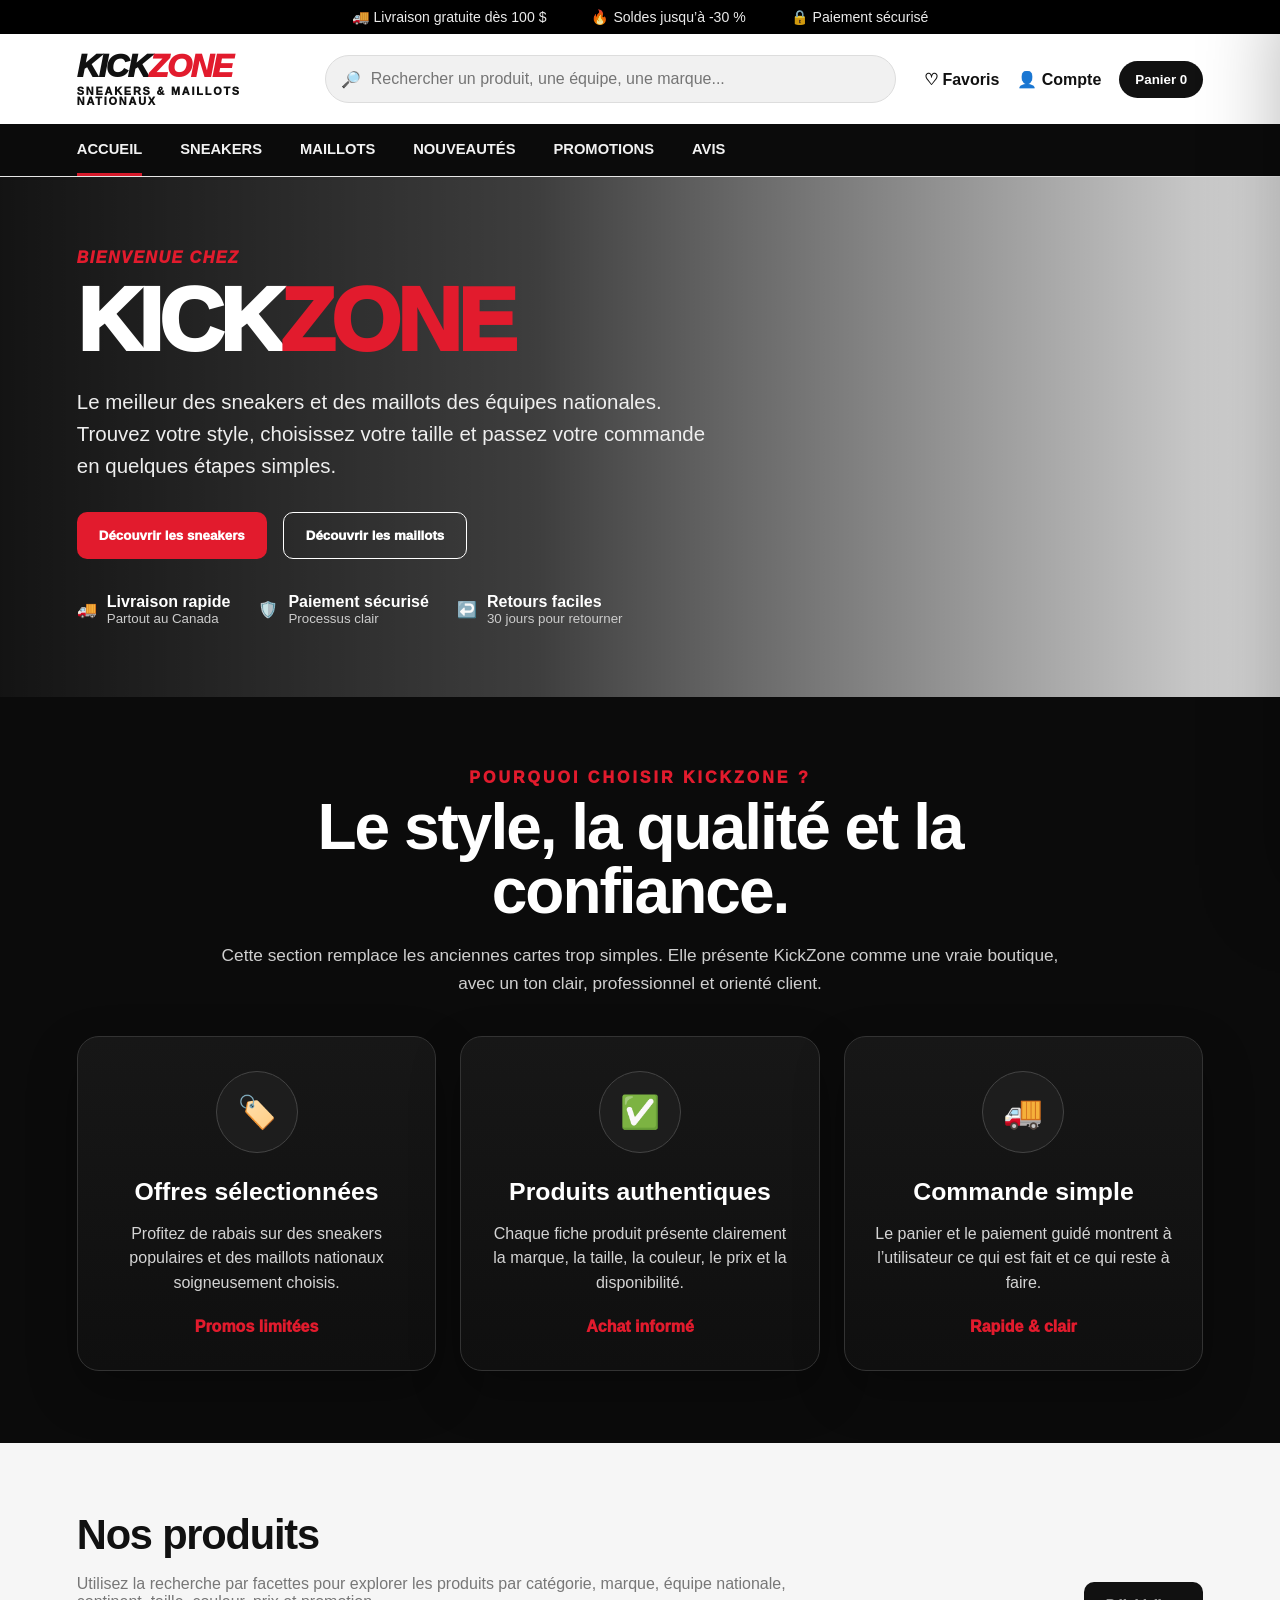
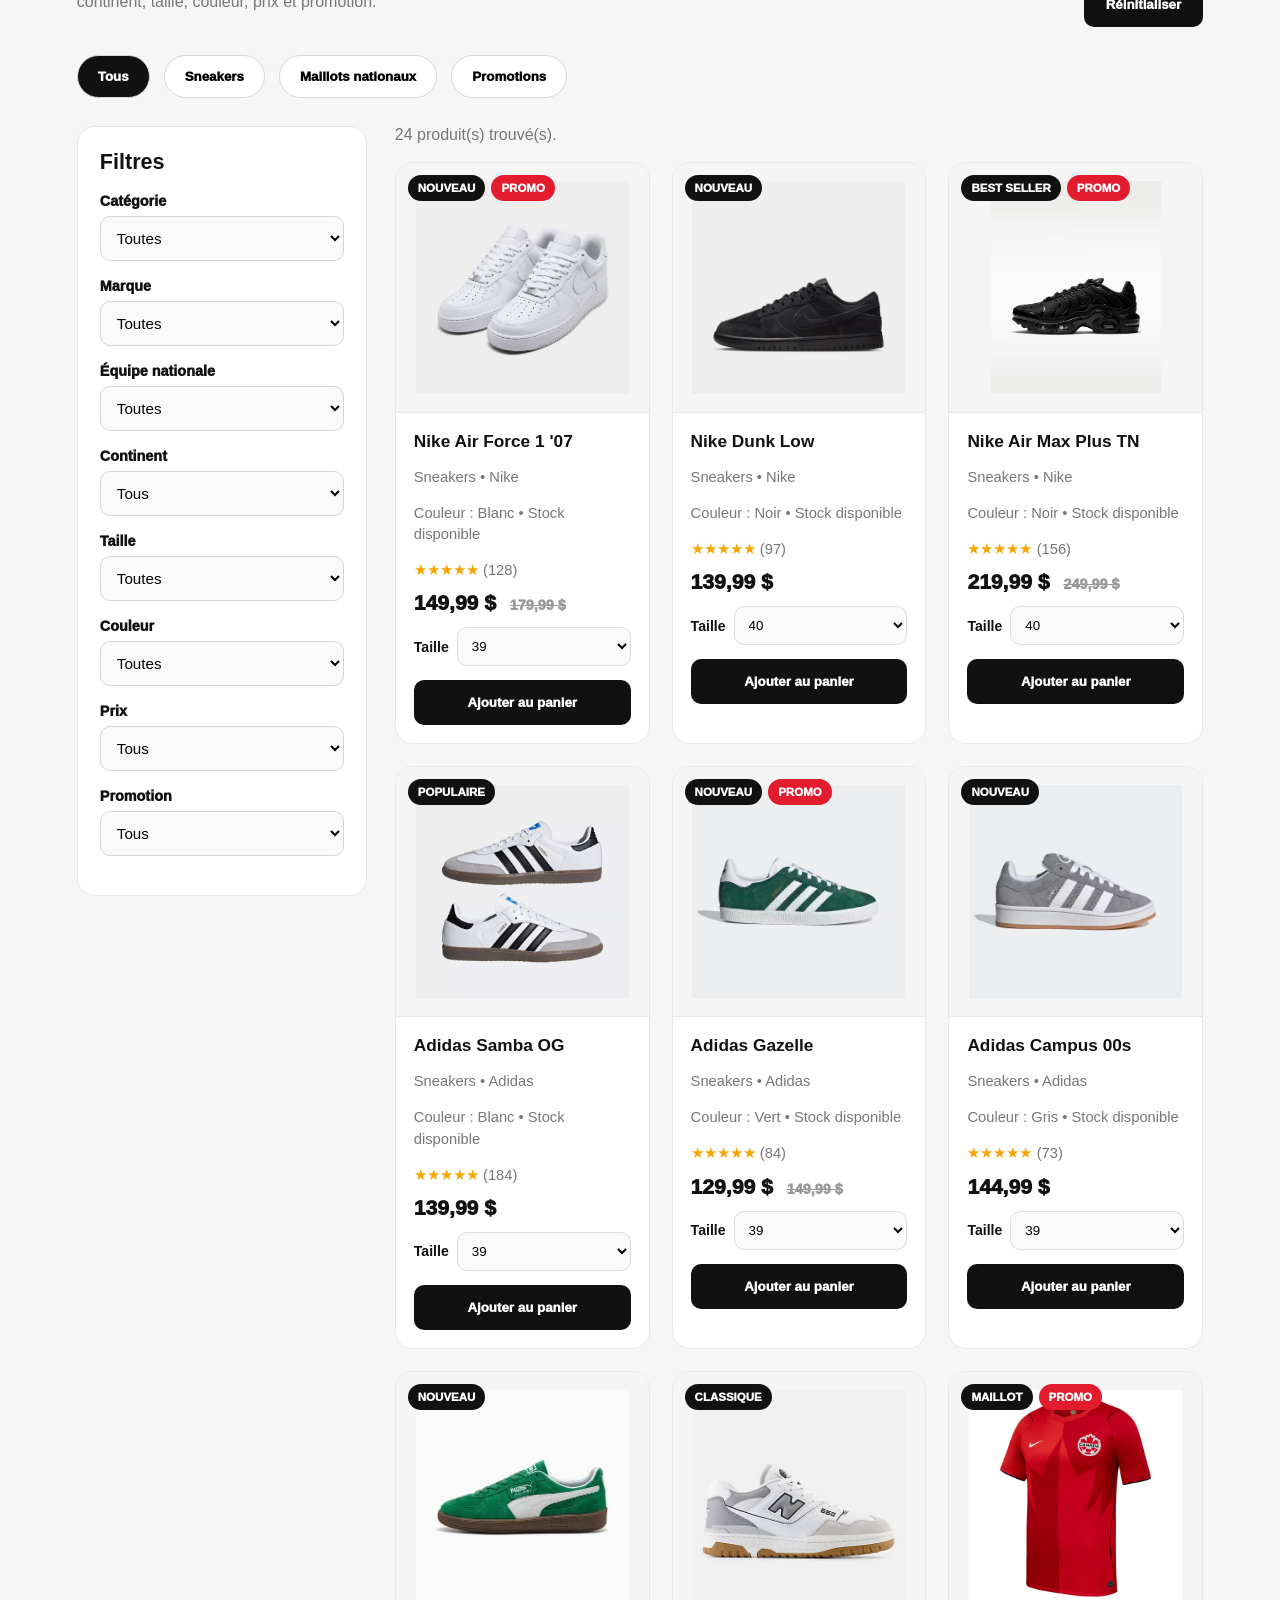
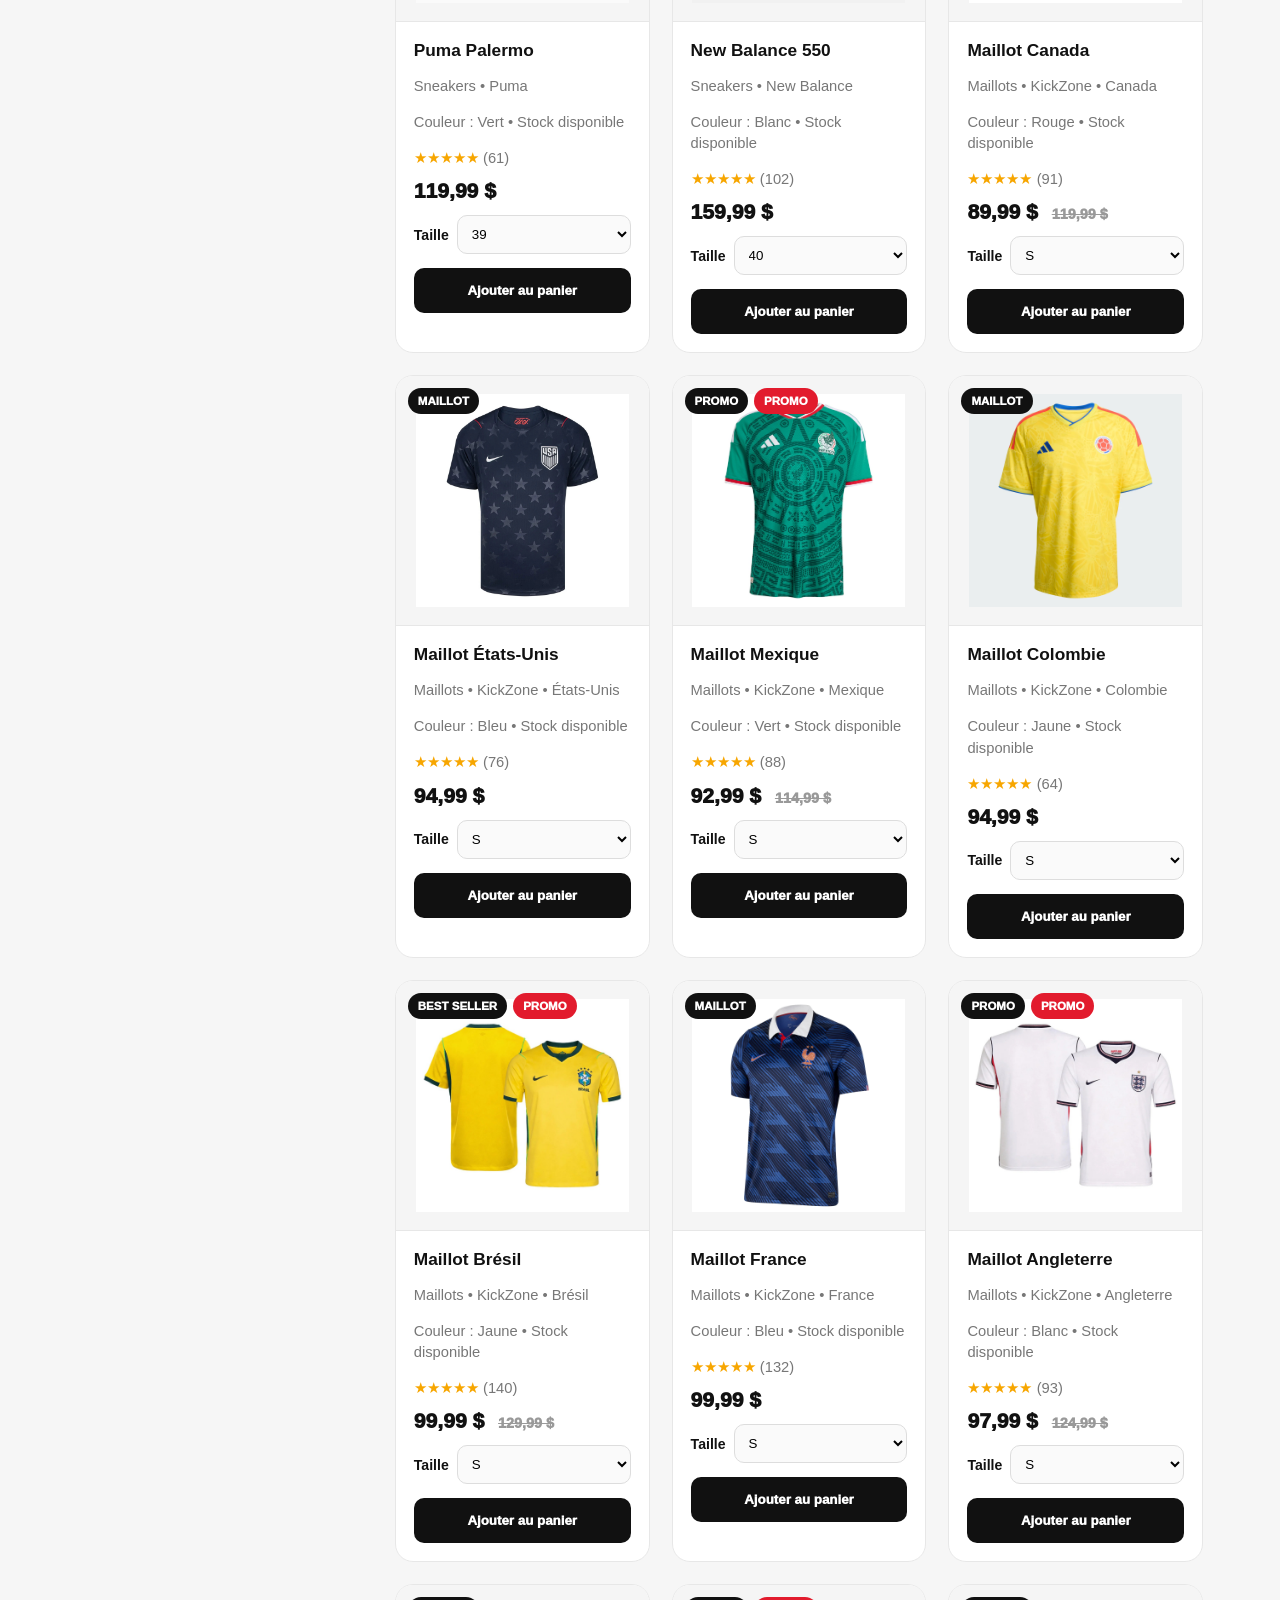
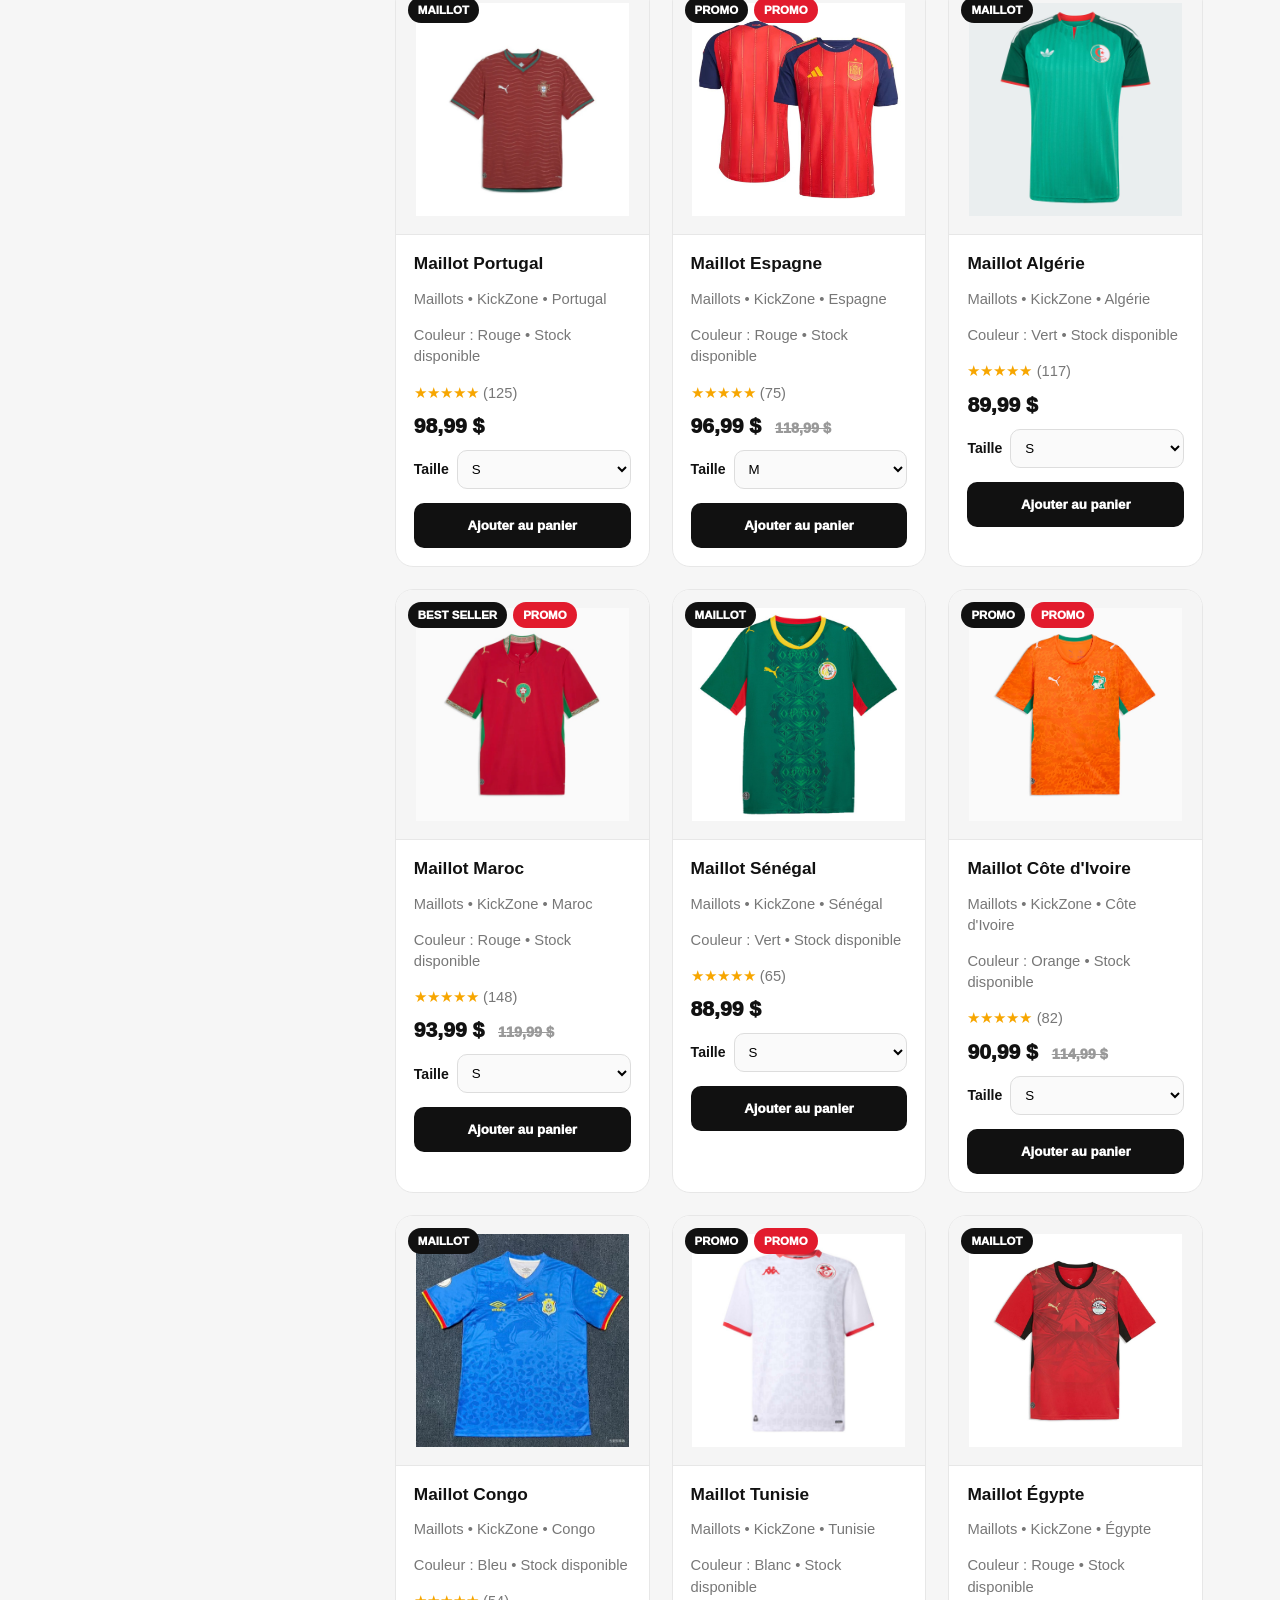
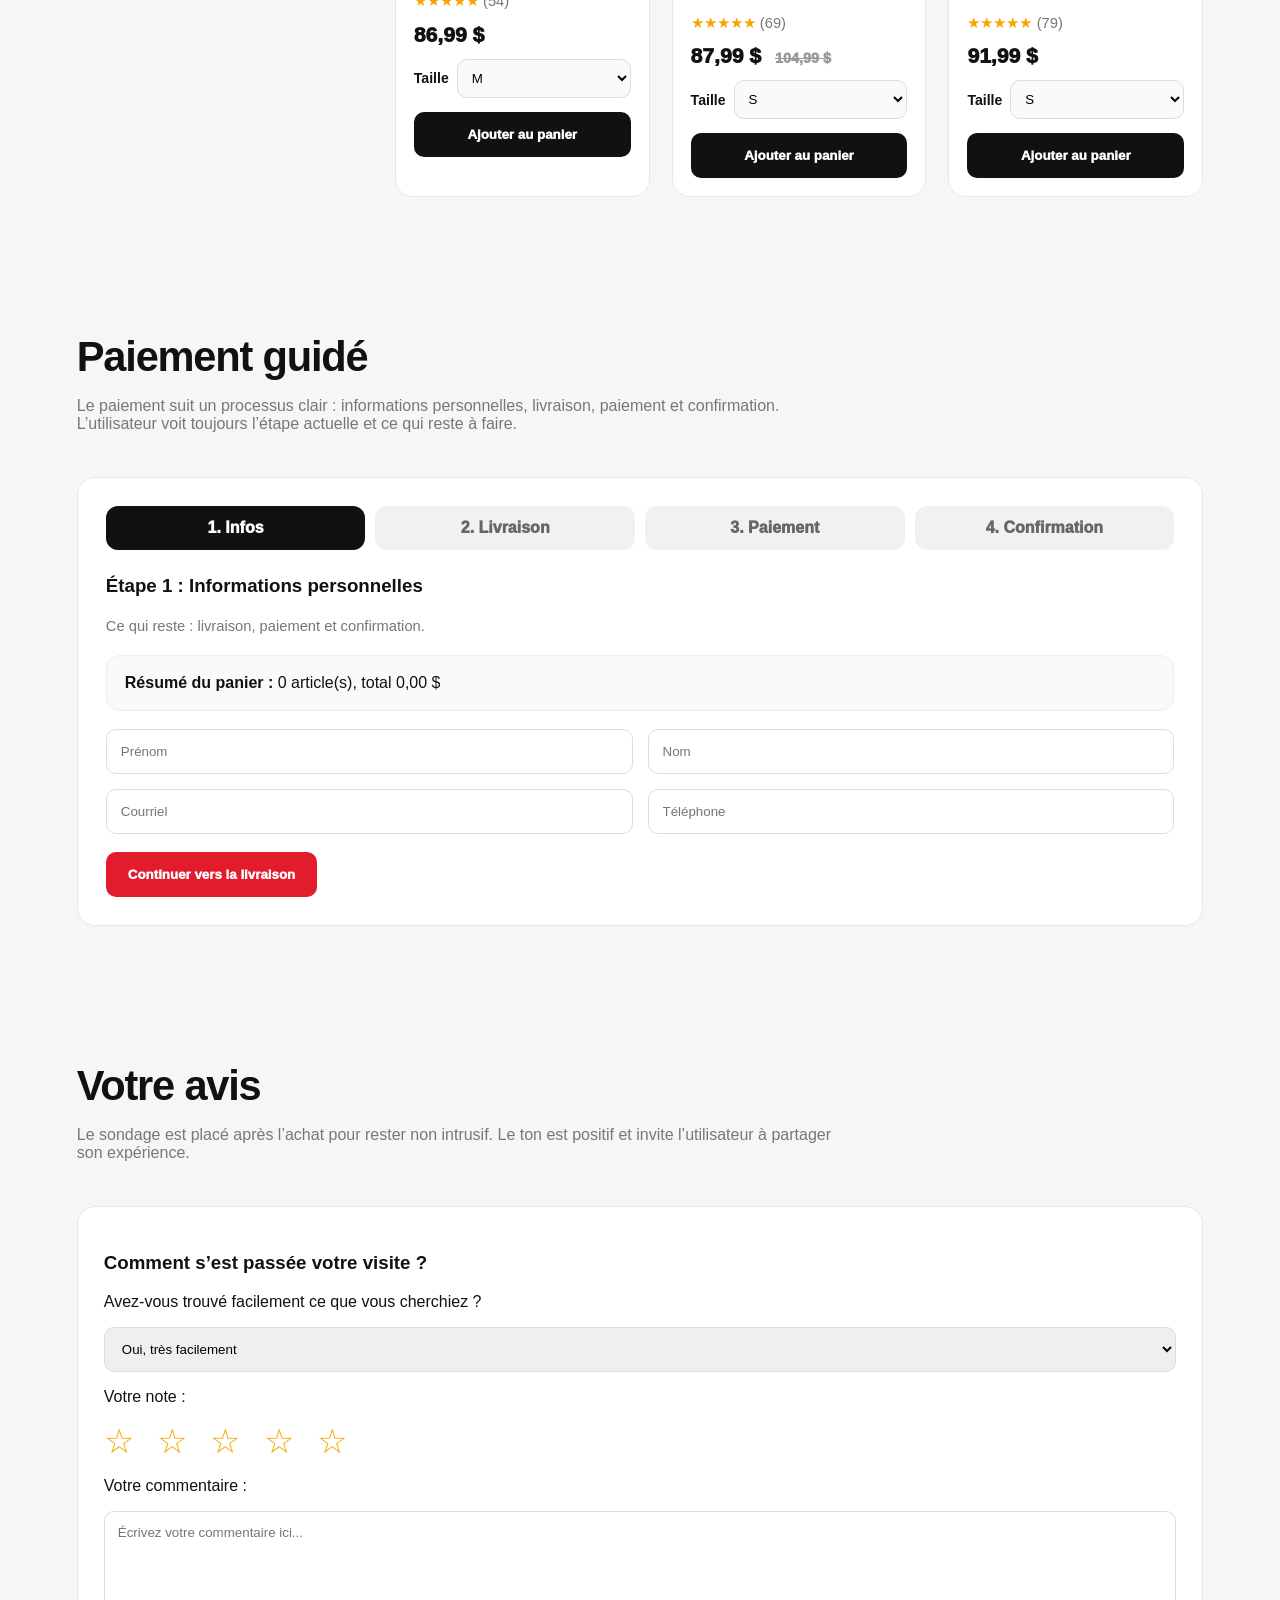
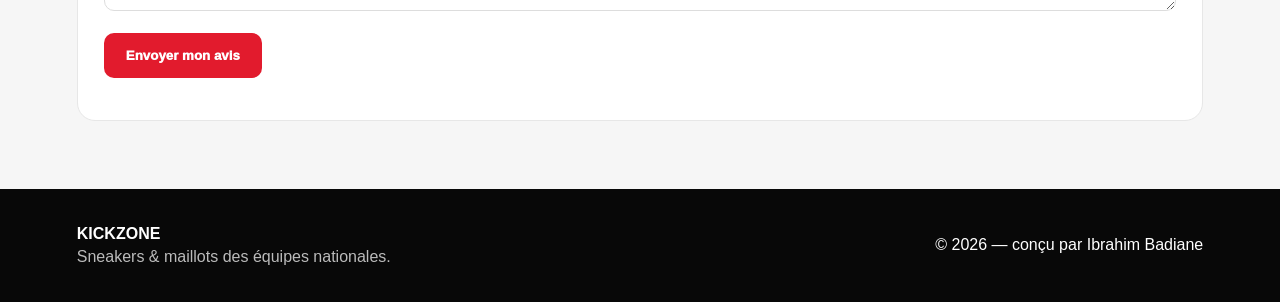
==== design3.html @ 00c11aac "Premier commit" ====
<!DOCTYPE html>
<html lang="fr">
<head>
<meta charset="UTF-8">
<meta name="viewport" content="width=device-width, initial-scale=1.0">
<title>KickZone — Sneakers & Maillots Nationaux</title>

<style>
:root{
  --black:#070707;
  --dark:#111111;
  --panel:#181818;
  --white:#ffffff;
  --soft:#f5f5f5;
  --muted:#777777;
  --line:#e7e7e7;
  --red:#e21b2d;
  --red-dark:#b91322;
  --green:#00a65a;
  --gold:#f6b800;
}

*{box-sizing:border-box}

html{scroll-behavior:smooth}

body{
  margin:0;
  font-family:Arial, Helvetica, sans-serif;
  background:#f6f6f6;
  color:#111;
}

button,select,input,textarea{
  font-family:inherit;
}

button{cursor:pointer}

a{
  color:inherit;
  text-decoration:none;
}

/* TOP BAR */
.top-strip{
  background:#000;
  color:#fff;
  display:flex;
  justify-content:center;
  gap:45px;
  padding:9px 20px;
  font-size:.88rem;
  flex-wrap:wrap;
}

.top-strip span{
  opacity:.92;
}

/* HEADER */
.header{
  background:#fff;
  border-bottom:1px solid var(--line);
  position:sticky;
  top:0;
  z-index:80;
}

.header-inner{
  padding:18px 6%;
  display:grid;
  grid-template-columns:220px 1fr auto;
  gap:28px;
  align-items:center;
}

.logo{
  font-size:2rem;
  font-weight:1000;
  letter-spacing:-1.5px;
  font-style:italic;
  line-height:.9;
}

.logo span{color:var(--red)}

.logo small{
  display:block;
  font-size:.68rem;
  letter-spacing:1.8px;
  font-style:normal;
  margin-top:6px;
}

.search-wrap{
  display:flex;
  align-items:center;
  background:#f1f1f1;
  border:1px solid #ddd;
  border-radius:999px;
  padding:0 15px;
}

.search-wrap input{
  background:transparent;
  border:0;
  width:100%;
  padding:14px 10px;
  outline:none;
  font-size:1rem;
}

.header-actions{
  display:flex;
  align-items:center;
  gap:18px;
  font-weight:800;
}

.icon-btn{
  background:#111;
  color:white;
  border:0;
  padding:11px 16px;
  border-radius:999px;
  font-weight:900;
}

/* NAV */
.nav-menu{
  background:#0b0b0b;
  color:white;
  padding:0 6%;
  display:flex;
  gap:38px;
  align-items:center;
  height:52px;
  font-weight:900;
  font-size:.92rem;
}

.nav-menu a{
  opacity:.95;
  height:52px;
  display:flex;
  align-items:center;
  border-bottom:3px solid transparent;
}

.nav-menu a:hover,
.nav-menu a.active{
  color:white;
  border-bottom-color:var(--red);
}

/* HERO */
.hero{
  min-height:520px;
  background:
    linear-gradient(90deg,rgba(0,0,0,.92) 0%,rgba(0,0,0,.75) 42%,rgba(0,0,0,.12) 100%),
    url("images/hero.jpg");
  background-size:cover;
  background-position:center;
  color:white;
  display:flex;
  align-items:center;
  padding:70px 6%;
}

.hero-content{
  max-width:650px;
}

.eyebrow{
  color:var(--red);
  font-weight:1000;
  font-style:italic;
  text-transform:uppercase;
  letter-spacing:1.5px;
  margin-bottom:12px;
}

.hero h1{
  font-size:clamp(3rem,7vw,6.4rem);
  margin:0;
  line-height:.92;
  letter-spacing:-4px;
  text-transform:uppercase;
  font-weight:1000;
}

.hero h1 span{color:var(--red)}

.hero p{
  font-size:1.28rem;
  line-height:1.55;
  color:#eeeeee;
  margin:25px 0 30px;
}

.hero-buttons{
  display:flex;
  gap:16px;
  flex-wrap:wrap;
}

.btn{
  border:0;
  padding:15px 22px;
  font-weight:1000;
  border-radius:10px;
  transition:.2s;
}

.btn:hover{transform:translateY(-2px)}

.btn-red{background:var(--red);color:white}
.btn-black{background:#111;color:white}
.btn-outline{background:transparent;color:white;border:1px solid white}
.btn-light{background:white;color:#111;border:1px solid #ddd}
.btn-green{background:var(--green);color:white}

.trust-row{
  display:flex;
  gap:28px;
  margin-top:34px;
  flex-wrap:wrap;
}

.trust{
  display:flex;
  gap:10px;
  align-items:center;
  font-weight:900;
}

.trust small{
  display:block;
  font-weight:400;
  color:#ccc;
}

/* FEATURE SECTION REPLACES UGLY CARDS */
.why{
  background:#0b0b0b;
  color:white;
  padding:72px 6%;
}

.why-head{
  text-align:center;
  max-width:850px;
  margin:0 auto 38px;
}

.why-head .mini{
  color:var(--red);
  font-weight:1000;
  letter-spacing:3px;
  text-transform:uppercase;
  margin-bottom:8px;
}

.why-head h2{
  font-size:clamp(2.1rem,5vw,4.3rem);
  margin:0;
  letter-spacing:-2px;
  line-height:1;
}

.why-head p{
  color:#cfcfcf;
  font-size:1.08rem;
  line-height:1.65;
}

.why-grid{
  display:grid;
  grid-template-columns:repeat(3,1fr);
  gap:24px;
}

.why-card{
  background:linear-gradient(180deg,#171717,#0f0f0f);
  border:1px solid #333;
  border-radius:22px;
  padding:34px 26px;
  min-height:260px;
  text-align:center;
  box-shadow:0 20px 50px rgba(0,0,0,.28);
}

.why-icon{
  width:82px;
  height:82px;
  border-radius:50%;
  margin:0 auto 25px;
  border:1px solid #444;
  display:grid;
  place-items:center;
  font-size:2rem;
  color:var(--red);
  background:#1d1d1d;
}

.why-card h3{
  font-size:1.55rem;
  margin:0 0 12px;
}

.why-card p{
  color:#d4d4d4;
  line-height:1.55;
}

.why-tag{
  margin-top:22px;
  color:var(--red);
  font-weight:1000;
}

/* CATALOG */
.section{
  padding:68px 6%;
}

.section-head{
  display:flex;
  justify-content:space-between;
  align-items:end;
  gap:25px;
  margin-bottom:28px;
}

.section-head h2{
  margin:0;
  font-size:2.6rem;
  letter-spacing:-1.2px;
}

.section-head p{
  color:var(--muted);
  max-width:760px;
}

.category-tabs{
  display:flex;
  gap:14px;
  flex-wrap:wrap;
  margin-bottom:28px;
}

.tab-btn{
  background:white;
  border:1px solid #d7d7d7;
  padding:13px 20px;
  border-radius:999px;
  font-weight:1000;
}

.tab-btn.active,
.tab-btn:hover{
  background:#111;
  color:white;
}

/* SHOP LAYOUT */
.shop-layout{
  display:grid;
  grid-template-columns:290px 1fr;
  gap:28px;
}

.filters{
  background:#fff;
  border:1px solid var(--line);
  border-radius:18px;
  padding:22px;
  height:max-content;
  position:sticky;
  top:125px;
}

.filters h3{
  margin:0 0 18px;
  font-size:1.35rem;
}

.filter{
  margin-bottom:17px;
}

.filter label{
  display:block;
  font-weight:1000;
  font-size:.9rem;
  margin-bottom:7px;
}

.filter select,
.filter input{
  width:100%;
  padding:12px;
  border:1px solid #d6d6d6;
  border-radius:10px;
  background:#fafafa;
  font-size:.95rem;
}

.count{
  color:var(--muted);
  margin:0 0 18px;
}

.product-grid{
  display:grid;
  grid-template-columns:repeat(3,1fr);
  gap:22px;
}

.product{
  background:white;
  border:1px solid var(--line);
  border-radius:18px;
  overflow:hidden;
  transition:.22s;
  position:relative;
}

.product:hover{
  transform:translateY(-6px);
  box-shadow:0 18px 50px rgba(0,0,0,.12);
}

.badges{
  position:absolute;
  z-index:2;
  top:12px;
  left:12px;
  display:flex;
  gap:6px;
}

.badge{
  background:#111;
  color:white;
  border-radius:999px;
  padding:7px 10px;
  font-size:.72rem;
  font-weight:1000;
}

.badge.sale{background:var(--red)}

.product-img-box{
  height:250px;
  background:#f5f5f5;
  display:flex;
  align-items:center;
  justify-content:center;
  border-bottom:1px solid var(--line);
}

.product-img{
  width:100%;
  height:100%;
  object-fit:contain;
  padding:18px;
  transition:.3s;
}

.product:hover .product-img{
  transform:scale(1.06);
}

.product-body{
  padding:18px;
}

.product-body h3{
  margin:0 0 7px;
  font-size:1.08rem;
}

.meta{
  color:var(--muted);
  line-height:1.45;
  font-size:.92rem;
}

.rating{
  color:#f7a600;
  font-size:.95rem;
  margin:10px 0;
}

.price{
  font-size:1.32rem;
  font-weight:1000;
  margin:9px 0 12px;
}

.old{
  color:#999;
  font-size:.9rem;
  text-decoration:line-through;
  margin-left:8px;
}

.size-row{
  display:flex;
  gap:8px;
  align-items:center;
  margin:12px 0 14px;
}

.size-row label{
  font-weight:900;
  font-size:.88rem;
}

.size-row select{
  flex:1;
  padding:10px;
  border:1px solid #ddd;
  border-radius:10px;
  background:#fafafa;
}

.product-actions{
  display:flex;
  gap:8px;
}

.product-actions button{
  flex:1;
}

/* CART */
.overlay{
  position:fixed;
  inset:0;
  display:none;
  background:rgba(0,0,0,.55);
  z-index:90;
}

.overlay.open{display:block}

.cart-panel{
  position:fixed;
  right:-470px;
  top:0;
  height:100vh;
  width:450px;
  background:white;
  z-index:100;
  transition:.28s;
  padding:24px;
  overflow:auto;
  box-shadow:-25px 0 70px rgba(0,0,0,.25);
}

.cart-panel.open{right:0}

.cart-item{
  display:grid;
  grid-template-columns:1fr auto;
  gap:12px;
  padding:15px 0;
  border-bottom:1px solid var(--line);
}

.cart-item strong{
  display:block;
  margin-bottom:5px;
}

.qty-controls{
  display:flex;
  align-items:center;
  gap:6px;
  margin-top:8px;
}

.qty-controls button,
.remove-btn{
  border:0;
  background:#eee;
  padding:6px 10px;
  border-radius:7px;
  font-weight:900;
}

.remove-btn{
  background:#ffe4e6;
  color:#9f1239;
}

/* CHECKOUT */
.checkout{
  background:white;
  border:1px solid var(--line);
  border-radius:18px;
  padding:28px;
}

.steps{
  display:grid;
  grid-template-columns:repeat(4,1fr);
  gap:10px;
  margin-bottom:25px;
}

.step{
  background:#f1f1f1;
  padding:13px;
  text-align:center;
  border-radius:12px;
  font-weight:1000;
  color:#666;
}

.step.active{
  background:#111;
  color:white;
}

.step.done{
  background:#dcfce7;
  color:#166534;
}

.form-grid{
  display:grid;
  grid-template-columns:1fr 1fr;
  gap:15px;
}

.form-grid input{
  padding:14px;
  border:1px solid #ddd;
  border-radius:10px;
}

.confirmation{
  background:#f0fdf4;
  border:2px solid #22c55e;
  border-radius:18px;
  padding:24px;
}

.summary-box{
  background:#fafafa;
  border:1px solid #eee;
  border-radius:14px;
  padding:18px;
  margin:18px 0;
}

/* SURVEY */
.survey{
  background:white;
  border:1px solid var(--line);
  border-radius:18px;
  padding:26px;
}

.survey select,
.survey textarea{
  width:100%;
  border:1px solid #ddd;
  border-radius:10px;
  padding:13px;
}

.survey textarea{
  min-height:100px;
  resize:vertical;
}

.stars{
  font-size:2.1rem;
  letter-spacing:7px;
  color:#f7a600;
  cursor:pointer;
  user-select:none;
}

.toast{
  position:fixed;
  left:50%;
  bottom:25px;
  transform:translateX(-50%);
  background:#111;
  color:white;
  padding:14px 20px;
  border-radius:999px;
  font-weight:900;
  display:none;
  z-index:200;
}

/* FOOTER */
footer{
  background:#080808;
  color:white;
  padding:36px 6%;
  display:flex;
  justify-content:space-between;
  align-items:center;
  gap:25px;
  flex-wrap:wrap;
}

footer p{
  color:#bbb;
  margin:5px 0 0;
}

@media(max-width:1050px){
  .header-inner{
    grid-template-columns:1fr;
  }
  .shop-layout{
    grid-template-columns:1fr;
  }
  .filters{
    position:static;
  }
  .product-grid{
    grid-template-columns:repeat(2,1fr);
  }
  .why-grid{
    grid-template-columns:1fr;
  }
}

@media(max-width:720px){
  .top-strip{gap:12px}
  .nav-menu{
    overflow:auto;
    gap:25px;
  }
  .hero{
    min-height:auto;
    padding:70px 6%;
  }
  .hero h1{
    letter-spacing:-2px;
  }
  .product-grid{
    grid-template-columns:1fr;
  }
  .steps{
    grid-template-columns:1fr 1fr;
  }
  .form-grid{
    grid-template-columns:1fr;
  }
  .cart-panel{
    width:100%;
    right:-100%;
  }
}
</style>
</head>

<body>

<div class="top-strip">
  <span>🚚 Livraison gratuite dès 100 $</span>
  <span>🔥 Soldes jusqu’à -30 %</span>
  <span>🔒 Paiement sécurisé</span>
</div>

<header class="header">
  <div class="header-inner">
    <a class="logo" href="#top">KICK<span>ZONE</span><small>SNEAKERS & MAILLOTS NATIONAUX</small></a>

    <div class="search-wrap">
      <span>🔎</span>
      <input id="search" placeholder="Rechercher un produit, une équipe, une marque..." oninput="renderProducts()">
    </div>

    <div class="header-actions">
      <span>♡ Favoris</span>
      <span>👤 Compte</span>
      <button class="icon-btn" onclick="toggleCart()">Panier <span id="cartCount">0</span></button>
    </div>
  </div>

  <nav class="nav-menu">
    <a href="#top" class="active">ACCUEIL</a>
    <a href="#catalogue" onclick="setCategory('Sneakers')">SNEAKERS</a>
    <a href="#catalogue" onclick="setCategory('Maillots')">MAILLOTS</a>
    <a href="#catalogue">NOUVEAUTÉS</a>
    <a href="#catalogue" onclick="setSale()">PROMOTIONS</a>
    <a href="#survey">AVIS</a>
  </nav>
</header>

<section id="top" class="hero">
  <div class="hero-content">
    <div class="eyebrow">Bienvenue chez</div>
    <h1>Kick<span>Zone</span></h1>
    <p>
      Le meilleur des sneakers et des maillots des équipes nationales.
      Trouvez votre style, choisissez votre taille et passez votre commande en quelques étapes simples.
    </p>

    <div class="hero-buttons">
      <button class="btn btn-red" onclick="setCategory('Sneakers')">Découvrir les sneakers</button>
      <button class="btn btn-outline" onclick="setCategory('Maillots')">Découvrir les maillots</button>
    </div>

    <div class="trust-row">
      <div class="trust">🚚 <div>Livraison rapide<small>Partout au Canada</small></div></div>
      <div class="trust">🛡️ <div>Paiement sécurisé<small>Processus clair</small></div></div>
      <div class="trust">↩️ <div>Retours faciles<small>30 jours pour retourner</small></div></div>
    </div>
  </div>
</section>

<section class="why">
  <div class="why-head">
    <div class="mini">Pourquoi choisir KickZone ?</div>
    <h2>Le style, la qualité et la confiance.</h2>
    <p>
      Cette section remplace les anciennes cartes trop simples. Elle présente KickZone comme une vraie boutique,
      avec un ton clair, professionnel et orienté client.
    </p>
  </div>

  <div class="why-grid">
    <div class="why-card">
      <div class="why-icon">🏷️</div>
      <h3>Offres sélectionnées</h3>
      <p>Profitez de rabais sur des sneakers populaires et des maillots nationaux soigneusement choisis.</p>
      <div class="why-tag">Promos limitées</div>
    </div>

    <div class="why-card">
      <div class="why-icon">✅</div>
      <h3>Produits authentiques</h3>
      <p>Chaque fiche produit présente clairement la marque, la taille, la couleur, le prix et la disponibilité.</p>
      <div class="why-tag">Achat informé</div>
    </div>

    <div class="why-card">
      <div class="why-icon">🚚</div>
      <h3>Commande simple</h3>
      <p>Le panier et le paiement guidé montrent à l’utilisateur ce qui est fait et ce qui reste à faire.</p>
      <div class="why-tag">Rapide & clair</div>
    </div>
  </div>
</section>

<section id="catalogue" class="section">
  <div class="section-head">
    <div>
      <h2>Nos produits</h2>
      <p>
        Utilisez la recherche par facettes pour explorer les produits par catégorie, marque, équipe nationale,
        continent, taille, couleur, prix et promotion.
      </p>
    </div>
    <button class="btn btn-black" onclick="resetFilters()">Réinitialiser</button>
  </div>

  <div class="category-tabs">
    <button class="tab-btn active" onclick="setCategory('all')">Tous</button>
    <button class="tab-btn" onclick="setCategory('Sneakers')">Sneakers</button>
    <button class="tab-btn" onclick="setCategory('Maillots')">Maillots nationaux</button>
    <button class="tab-btn" onclick="setSale()">Promotions</button>
  </div>

  <div class="shop-layout">
    <aside class="filters">
      <h3>Filtres</h3>

      <div class="filter">
        <label>Catégorie</label>
        <select id="category" onchange="renderProducts()">
          <option value="all">Toutes</option>
          <option value="Sneakers">Sneakers</option>
          <option value="Maillots">Maillots nationaux</option>
        </select>
      </div>

      <div class="filter">
        <label>Marque</label>
        <select id="brand" onchange="renderProducts()">
          <option value="all">Toutes</option>
          <option>Nike</option>
          <option>Adidas</option>
          <option>Puma</option>
          <option>New Balance</option>
          <option>KickZone</option>
        </select>
      </div>

      <div class="filter">
        <label>Équipe nationale</label>
        <select id="team" onchange="renderProducts()">
          <option value="all">Toutes</option>
          <option>Canada</option><option>États-Unis</option><option>Mexique</option><option>Colombie</option><option>Brésil</option>
          <option>France</option><option>Angleterre</option><option>Portugal</option><option>Espagne</option>
          <option>Algérie</option><option>Maroc</option><option>Sénégal</option><option>Côte d'Ivoire</option><option>Congo</option><option>Tunisie</option><option>Égypte</option>
        </select>
      </div>

      <div class="filter">
        <label>Continent</label>
        <select id="continent" onchange="renderProducts()">
          <option value="all">Tous</option>
          <option>Afrique</option>
          <option>Europe</option>
          <option>Amérique</option>
        </select>
      </div>

      <div class="filter">
        <label>Taille</label>
        <select id="filterSize" onchange="renderProducts()">
          <option value="all">Toutes</option>
          <option>S</option><option>M</option><option>L</option><option>XL</option>
          <option>39</option><option>40</option><option>41</option><option>42</option><option>43</option><option>44</option>
        </select>
      </div>

      <div class="filter">
        <label>Couleur</label>
        <select id="color" onchange="renderProducts()">
          <option value="all">Toutes</option>
          <option>Blanc</option><option>Noir</option><option>Rouge</option><option>Bleu</option><option>Vert</option><option>Jaune</option><option>Orange</option><option>Gris</option>
        </select>
      </div>

      <div class="filter">
        <label>Prix</label>
        <select id="price" onchange="renderProducts()">
          <option value="all">Tous</option>
          <option value="low">Moins de 90 $</option>
          <option value="mid">90 $ - 150 $</option>
          <option value="high">Plus de 150 $</option>
        </select>
      </div>

      <div class="filter">
        <label>Promotion</label>
        <select id="sale" onchange="renderProducts()">
          <option value="all">Tous</option>
          <option value="yes">En solde seulement</option>
        </select>
      </div>
    </aside>

    <main>
      <p class="count" id="resultCount"></p>
      <div id="products" class="product-grid"></div>
    </main>
  </div>
</section>

<section id="checkout" class="section">
  <div class="section-head">
    <div>
      <h2>Paiement guidé</h2>
      <p>
        Le paiement suit un processus clair : informations personnelles, livraison, paiement et confirmation.
        L’utilisateur voit toujours l’étape actuelle et ce qui reste à faire.
      </p>
    </div>
  </div>

  <div class="checkout">
    <div class="steps">
      <div class="step active" id="step1">1. Infos</div>
      <div class="step" id="step2">2. Livraison</div>
      <div class="step" id="step3">3. Paiement</div>
      <div class="step" id="step4">4. Confirmation</div>
    </div>

    <div id="checkoutContent"></div>
  </div>
</section>

<section id="survey" class="section">
  <div class="section-head">
    <div>
      <h2>Votre avis</h2>
      <p>
        Le sondage est placé après l’achat pour rester non intrusif. Le ton est positif et invite
        l’utilisateur à partager son expérience.
      </p>
    </div>
  </div>

  <div class="survey">
    <h3>Comment s’est passée votre visite ?</h3>
    <p>Avez-vous trouvé facilement ce que vous cherchiez ?</p>
    <select id="surveyEase">
      <option>Oui, très facilement</option>
      <option>Assez facilement</option>
      <option>Pas vraiment</option>
    </select>

    <p>Votre note :</p>
    <div class="stars" id="stars" onclick="setRating(event)">☆ ☆ ☆ ☆ ☆</div>

    <p>Votre commentaire :</p>
    <textarea id="comment" placeholder="Écrivez votre commentaire ici..."></textarea><br><br>

    <button class="btn btn-red" onclick="submitSurvey()">Envoyer mon avis</button>
    <p id="surveyMessage"></p>
  </div>
</section>

<footer>
  <div>
    <strong>KICKZONE</strong>
    <p>Sneakers & maillots des équipes nationales.</p>
  </div>
  <div>© 2026 — conçu par Ibrahim Badiane</div>
</footer>

<div class="overlay" id="overlay" onclick="toggleCart()"></div>

<aside class="cart-panel" id="cartPanel">
  <h2>Votre panier</h2>
  <div id="cartItems"></div>
  <h3>Total : <span id="cartTotal">0 $</span></h3>
  <button class="btn btn-red" onclick="goCheckout()">Passer au paiement</button>
  <button class="btn btn-light" onclick="toggleCart()">Fermer</button>
</aside>

<div class="toast" id="toast"></div>

<script>


const products=[
  {id:1,name:"Nike Air Force 1 '07",category:"Sneakers",brand:"Nike",team:"",continent:"",sizes:["39","40","41","42","43","44"],color:"Blanc",price:149.99,old:179.99,sale:true,badge:"NOUVEAU",rating:128,image:"image/Nike Air Force 1 '07.jpeg"},
  {id:2,name:"Nike Dunk Low",category:"Sneakers",brand:"Nike",team:"",continent:"",sizes:["40","41","42","43","44"],color:"Noir",price:139.99,old:0,sale:false,badge:"NOUVEAU",rating:97,image:"image/Nike Dunk Low.jpeg"},
  {id:3,name:"Nike Air Max Plus TN",category:"Sneakers",brand:"Nike",team:"",continent:"",sizes:["40","41","42","43","44"],color:"Noir",price:219.99,old:249.99,sale:true,badge:"BEST SELLER",rating:156,image:"image/Nike Air Max Plus TN.jpeg"},
  {id:4,name:"Adidas Samba OG",category:"Sneakers",brand:"Adidas",team:"",continent:"",sizes:["39","40","41","42","43"],color:"Blanc",price:139.99,old:0,sale:false,badge:"POPULAIRE",rating:184,image:"image/Adidas Samba OG.jpeg"},
  {id:5,name:"Adidas Gazelle",category:"Sneakers",brand:"Adidas",team:"",continent:"",sizes:["39","40","41","42","43","44"],color:"Vert",price:129.99,old:149.99,sale:true,badge:"NOUVEAU",rating:84,image:"image/Adidas Gazelle.jpeg"},
  {id:6,name:"Adidas Campus 00s",category:"Sneakers",brand:"Adidas",team:"",continent:"",sizes:["39","40","41","42","43"],color:"Gris",price:144.99,old:0,sale:false,badge:"NOUVEAU",rating:73,image:"image/Adidas Campus 00s.jpg"},
  {id:7,name:"Puma Palermo",category:"Sneakers",brand:"Puma",team:"",continent:"",sizes:["39","40","41","42","43"],color:"Vert",price:119.99,old:0,sale:false,badge:"NOUVEAU",rating:61,image:"image/Puma Palermo.jpeg"},
  {id:8,name:"New Balance 550",category:"Sneakers",brand:"New Balance",team:"",continent:"",sizes:["40","41","42","43","44"],color:"Blanc",price:159.99,old:0,sale:false,badge:"CLASSIQUE",rating:102,image:"image/New Balance 550.jpeg"},

  {id:9,name:"Maillot Canada",category:"Maillots",brand:"KickZone",team:"Canada",continent:"Amérique",sizes:["S","M","L","XL"],color:"Rouge",price:89.99,old:119.99,sale:true,badge:"MAILLOT",rating:91,image:"image/Maillot Canada.jpg"},
  {id:10,name:"Maillot États-Unis",category:"Maillots",brand:"KickZone",team:"États-Unis",continent:"Amérique",sizes:["S","M","L","XL"],color:"Bleu",price:94.99,old:0,sale:false,badge:"MAILLOT",rating:76,image:"image/Maillot États-Unis.jpeg"},
  {id:11,name:"Maillot Mexique",category:"Maillots",brand:"KickZone",team:"Mexique",continent:"Amérique",sizes:["S","M","L","XL"],color:"Vert",price:92.99,old:114.99,sale:true,badge:"PROMO",rating:88,image:"image/Maillot Mexique.jpg"},
  {id:12,name:"Maillot Colombie",category:"Maillots",brand:"KickZone",team:"Colombie",continent:"Amérique",sizes:["S","M","L"],color:"Jaune",price:94.99,old:0,sale:false,badge:"MAILLOT",rating:64,image:"image/Maillot Colombie.jpeg"},
  {id:13,name:"Maillot Brésil",category:"Maillots",brand:"KickZone",team:"Brésil",continent:"Amérique",sizes:["S","M","L","XL"],color:"Jaune",price:99.99,old:129.99,sale:true,badge:"BEST SELLER",rating:140,image:"image/Maillot Brésil.jpeg"},

  {id:14,name:"Maillot France",category:"Maillots",brand:"KickZone",team:"France",continent:"Europe",sizes:["S","M","L","XL"],color:"Bleu",price:99.99,old:0,sale:false,badge:"MAILLOT",rating:132,image:"image/Maillot France.jpeg"},
  {id:15,name:"Maillot Angleterre",category:"Maillots",brand:"KickZone",team:"Angleterre",continent:"Europe",sizes:["S","M","L"],color:"Blanc",price:97.99,old:124.99,sale:true,badge:"PROMO",rating:93,image:"image/Maillot Angleterre.jpeg"},
  {id:16,name:"Maillot Portugal",category:"Maillots",brand:"KickZone",team:"Portugal",continent:"Europe",sizes:["S","M","L","XL"],color:"Rouge",price:98.99,old:0,sale:false,badge:"MAILLOT",rating:125,image:"image/Maillot Portugal.jpeg"},
  {id:17,name:"Maillot Espagne",category:"Maillots",brand:"KickZone",team:"Espagne",continent:"Europe",sizes:["M","L","XL"],color:"Rouge",price:96.99,old:118.99,sale:true,badge:"PROMO",rating:75,image:"image/Maillot Espagne.jpeg"},

  {id:18,name:"Maillot Algérie",category:"Maillots",brand:"KickZone",team:"Algérie",continent:"Afrique",sizes:["S","M","L","XL"],color:"Vert",price:89.99,old:0,sale:false,badge:"MAILLOT",rating:117,image:"image/Maillot Algérie.jpeg"},
  {id:19,name:"Maillot Maroc",category:"Maillots",brand:"KickZone",team:"Maroc",continent:"Afrique",sizes:["S","M","L","XL"],color:"Rouge",price:93.99,old:119.99,sale:true,badge:"BEST SELLER",rating:148,image:"image/Maillot Maroc.jpeg"},
  {id:20,name:"Maillot Sénégal",category:"Maillots",brand:"KickZone",team:"Sénégal",continent:"Afrique",sizes:["S","M","L"],color:"Vert",price:88.99,old:0,sale:false,badge:"MAILLOT",rating:65,image:"image/Maillot Sénégal.jpeg"},
  {id:21,name:"Maillot Côte d'Ivoire",category:"Maillots",brand:"KickZone",team:"Côte d'Ivoire",continent:"Afrique",sizes:["S","M","L","XL"],color:"Orange",price:90.99,old:114.99,sale:true,badge:"PROMO",rating:82,image:"image/Maillot Côte d'Ivoire.jpeg"},
  {id:22,name:"Maillot Congo",category:"Maillots",brand:"KickZone",team:"Congo",continent:"Afrique",sizes:["M","L","XL"],color:"Bleu",price:86.99,old:0,sale:false,badge:"MAILLOT",rating:54,image:"image/Maillot Congo.jpeg"},
  {id:23,name:"Maillot Tunisie",category:"Maillots",brand:"KickZone",team:"Tunisie",continent:"Afrique",sizes:["S","M","L"],color:"Blanc",price:87.99,old:104.99,sale:true,badge:"PROMO",rating:69,image:"image/Maillot Tunisie'.jpeg"},
  {id:24,name:"Maillot Égypte",category:"Maillots",brand:"KickZone",team:"Égypte",continent:"Afrique",sizes:["S","M","L","XL"],color:"Rouge",price:91.99,old:0,sale:false,badge:"MAILLOT",rating:79,image:"image/Maillot Égypte.jpeg"}
];

let cart=[];
let checkoutStep=1;
let rating=0;

function money(n){
  return n.toFixed(2).replace(".",",")+" $";
}

function selectedValue(id){
  return document.getElementById(id).value;
}

function renderProducts(){
  const search=selectedValue("search").toLowerCase();
  const category=selectedValue("category");
  const brand=selectedValue("brand");
  const team=selectedValue("team");
  const continent=selectedValue("continent");
  const size=selectedValue("filterSize");
  const color=selectedValue("color");
  const price=selectedValue("price");
  const sale=selectedValue("sale");

  const filtered=products.filter(p=>{
    const searchMatch=p.name.toLowerCase().includes(search) || p.brand.toLowerCase().includes(search) || p.team.toLowerCase().includes(search);
    const categoryMatch=category==="all" || p.category===category;
    const brandMatch=brand==="all" || p.brand===brand;
    const teamMatch=team==="all" || p.team===team;
    const continentMatch=continent==="all" || p.continent===continent;
    const sizeMatch=size==="all" || p.sizes.includes(size);
    const colorMatch=color==="all" || p.color===color;
    const saleMatch=sale==="all" || p.sale;
    let priceMatch=true;
    if(price==="low") priceMatch=p.price<90;
    if(price==="mid") priceMatch=p.price>=90 && p.price<=150;
    if(price==="high") priceMatch=p.price>150;

    return searchMatch && categoryMatch && brandMatch && teamMatch && continentMatch && sizeMatch && colorMatch && saleMatch && priceMatch;
  });

  document.getElementById("resultCount").innerText=filtered.length+" produit(s) trouvé(s).";

  document.getElementById("products").innerHTML=filtered.map(p=>`
    <article class="product">
      <div class="badges">
        <span class="badge">${p.badge}</span>
        ${p.sale?'<span class="badge sale">PROMO</span>':''}
      </div>

      <div class="product-img-box">
        <img class="product-img" src="${p.image}" alt="${p.name}">
      </div>

      <div class="product-body">
        <h3>${p.name}</h3>
        <p class="meta">${p.category} • ${p.brand}${p.team ? " • " + p.team : ""}</p>
        <p class="meta">Couleur : ${p.color} • Stock disponible</p>
        <div class="rating">★★★★★ <span class="meta">(${p.rating})</span></div>
        <div class="price">${money(p.price)} ${p.old ? `<span class="old">${money(p.old)}</span>` : ""}</div>

        <div class="size-row">
          <label for="size-${p.id}">Taille</label>
          <select id="size-${p.id}">
            ${p.sizes.map(s=>`<option value="${s}">${s}</option>`).join("")}
          </select>
        </div>

        <div class="product-actions">
          <button class="btn btn-black" onclick="addToCart(${p.id})">Ajouter au panier</button>
        </div>
      </div>
    </article>
  `).join("");
}

function setCategory(value){
  document.getElementById("category").value=value;
  document.getElementById("catalogue").scrollIntoView();
  renderProducts();
}

function setSale(){
  document.getElementById("sale").value="yes";
  document.getElementById("catalogue").scrollIntoView();
  renderProducts();
}

function resetFilters(){
  document.getElementById("search").value="";
  ["category","brand","team","continent","filterSize","color","price","sale"].forEach(id=>{
    document.getElementById(id).value="all";
  });
  renderProducts();
}

function showToast(text){
  const toast=document.getElementById("toast");
  toast.innerText=text;
  toast.style.display="block";
  setTimeout(()=>toast.style.display="none",1700);
}

function addToCart(id){
  const product=products.find(p=>p.id===id);
  const size=document.getElementById("size-"+id).value;
  const key=id+"-"+size;
  const existing=cart.find(item=>item.key===key);

  if(existing){
    existing.qty++;
  }else{
    cart.push({...product,size:size,qty:1,key:key});
  }

  renderCart();
  showToast(product.name+" taille "+size+" ajouté au panier");
}

function renderCart(){
  const count=cart.reduce((sum,item)=>sum+item.qty,0);
  const total=cart.reduce((sum,item)=>sum+(item.price*item.qty),0);

  document.getElementById("cartCount").innerText=count;
  document.getElementById("cartTotal").innerText=money(total);

  if(cart.length===0){
    document.getElementById("cartItems").innerHTML="<p>Votre panier est vide.</p>";
    return;
  }

  document.getElementById("cartItems").innerHTML=cart.map(item=>`
    <div class="cart-item">
      <div>
        <strong>${item.name}</strong>
        <span class="meta">Taille : ${item.size} • ${money(item.price)}</span>
        <div class="qty-controls">
          <button onclick="changeQty('${item.key}',-1)">-</button>
          <span>${item.qty}</span>
          <button onclick="changeQty('${item.key}',1)">+</button>
        </div>
      </div>
      <button class="remove-btn" onclick="removeItem('${item.key}')">Supprimer</button>
    </div>
  `).join("");
}

function changeQty(key,amount){
  const item=cart.find(i=>i.key===key);
  if(!item) return;
  item.qty+=amount;
  if(item.qty<=0){
    removeItem(key);
  }else{
    renderCart();
  }
}

function removeItem(key){
  cart=cart.filter(i=>i.key!==key);
  renderCart();
}

function toggleCart(){
  document.getElementById("cartPanel").classList.toggle("open");
  document.getElementById("overlay").classList.toggle("open");
}

function goCheckout(){
  document.getElementById("cartPanel").classList.remove("open");
  document.getElementById("overlay").classList.remove("open");
  document.getElementById("checkout").scrollIntoView();
}

function renderCheckout(){
  document.querySelectorAll(".step").forEach((step,index)=>{
    step.className="step";
    if(index+1<checkoutStep) step.classList.add("done");
    if(index+1===checkoutStep) step.classList.add("active");
  });

  const content=document.getElementById("checkoutContent");
  const total=cart.reduce((sum,item)=>sum+item.price*item.qty,0);

  if(checkoutStep===1){
    content.innerHTML=`
      <h3>Étape 1 : Informations personnelles</h3>
      <p class="meta">Ce qui reste : livraison, paiement et confirmation.</p>
      <div class="summary-box">
        <strong>Résumé du panier :</strong> ${cart.length} article(s), total ${money(total)}
      </div>
      <div class="form-grid">
        <input placeholder="Prénom">
        <input placeholder="Nom">
        <input placeholder="Courriel">
        <input placeholder="Téléphone">
      </div><br>
      <button class="btn btn-red" onclick="nextStep()">Continuer vers la livraison</button>
    `;
  }

  if(checkoutStep===2){
    content.innerHTML=`
      <h3>Étape 2 : Livraison</h3>
      <p class="meta">Informations complétées. Ce qui reste : paiement et confirmation.</p>
      <div class="form-grid">
        <input placeholder="Adresse">
        <input placeholder="Ville">
        <input placeholder="Province">
        <input placeholder="Code postal">
      </div><br>
      <button class="btn btn-light" onclick="prevStep()">Retour</button>
      <button class="btn btn-red" onclick="nextStep()">Continuer vers le paiement</button>
    `;
  }

  if(checkoutStep===3){
    content.innerHTML=`
      <h3>Étape 3 : Paiement</h3>
      <p class="meta">Livraison complétée. Ce qui reste : confirmation.</p>
      <div class="form-grid">
        <input placeholder="Nom sur la carte">
        <input placeholder="Numéro de carte">
        <input placeholder="MM/AA">
        <input placeholder="CVV">
      </div><br>
      <button class="btn btn-light" onclick="prevStep()">Retour</button>
      <button class="btn btn-red" onclick="nextStep()">Payer maintenant</button>
    `;
  }

  if(checkoutStep===4){
    content.innerHTML=`
      <div class="confirmation">
        <h2>Commande confirmée ✅</h2>
        <p>Merci pour votre achat chez KickZone.</p>
        <p><strong>Numéro de commande :</strong> KZ-${Math.floor(Math.random()*90000+10000)}</p>
        <p><strong>Total :</strong> ${money(total)}</p>
        <p>Livraison estimée : 3 à 5 jours ouvrables.</p>
        <button class="btn btn-green" onclick="document.getElementById('survey').scrollIntoView()">Donner mon avis</button>
      </div>
    `;
  }
}

function nextStep(){
  if(checkoutStep<4){
    checkoutStep++;
    renderCheckout();
  }
}

function prevStep(){
  if(checkoutStep>1){
    checkoutStep--;
    renderCheckout();
  }
}

function setRating(event){
  const rect=event.target.getBoundingClientRect();
  const clickX=event.clientX-rect.left;
  rating=Math.ceil(clickX/(rect.width/5));
  rating=Math.max(1,Math.min(5,rating));
  document.getElementById("stars").innerText="★ ".repeat(rating)+"☆ ".repeat(5-rating);
}

function submitSurvey(){
  document.getElementById("surveyMessage").innerHTML=
    "<strong>Merci !</strong> Votre avis a été envoyé. Votre opinion nous aide à améliorer l’expérience KickZone.";
}

renderProducts();
renderCart();
renderCheckout();
</script>

</body>
</html>
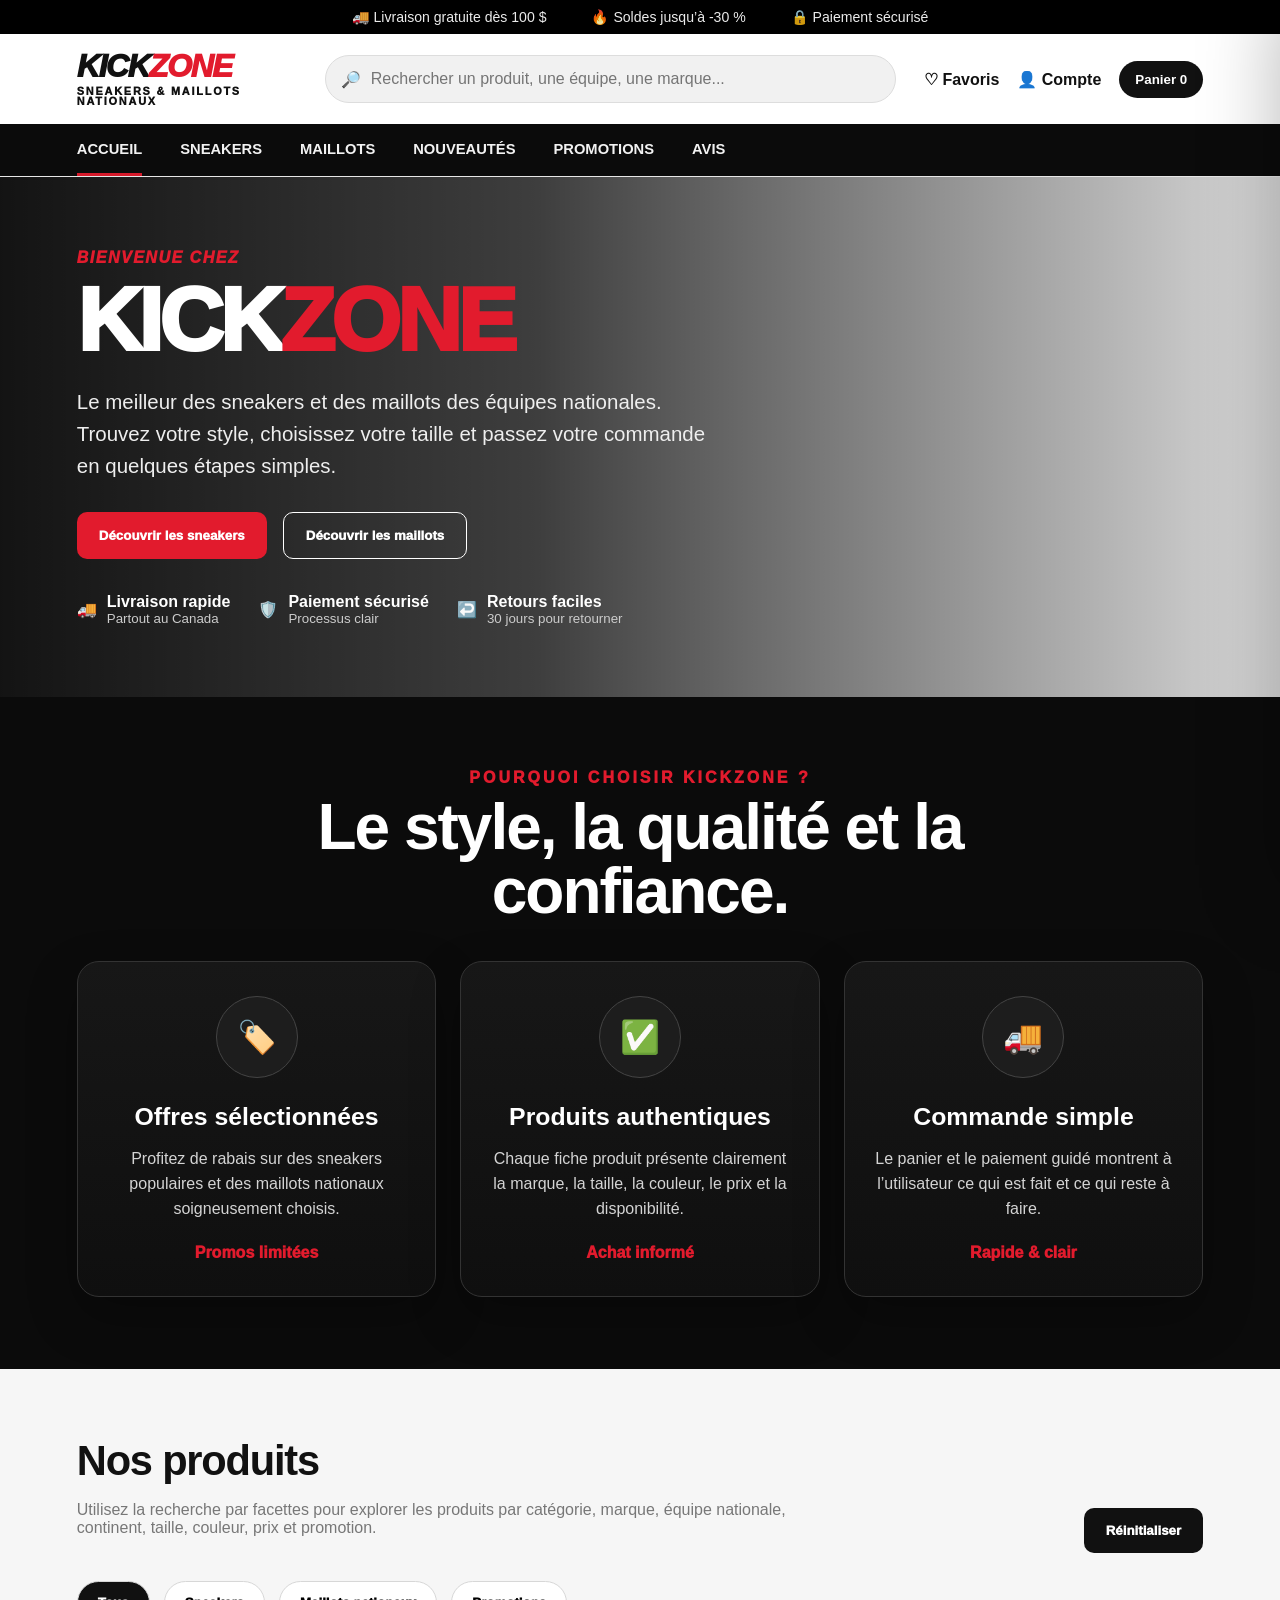
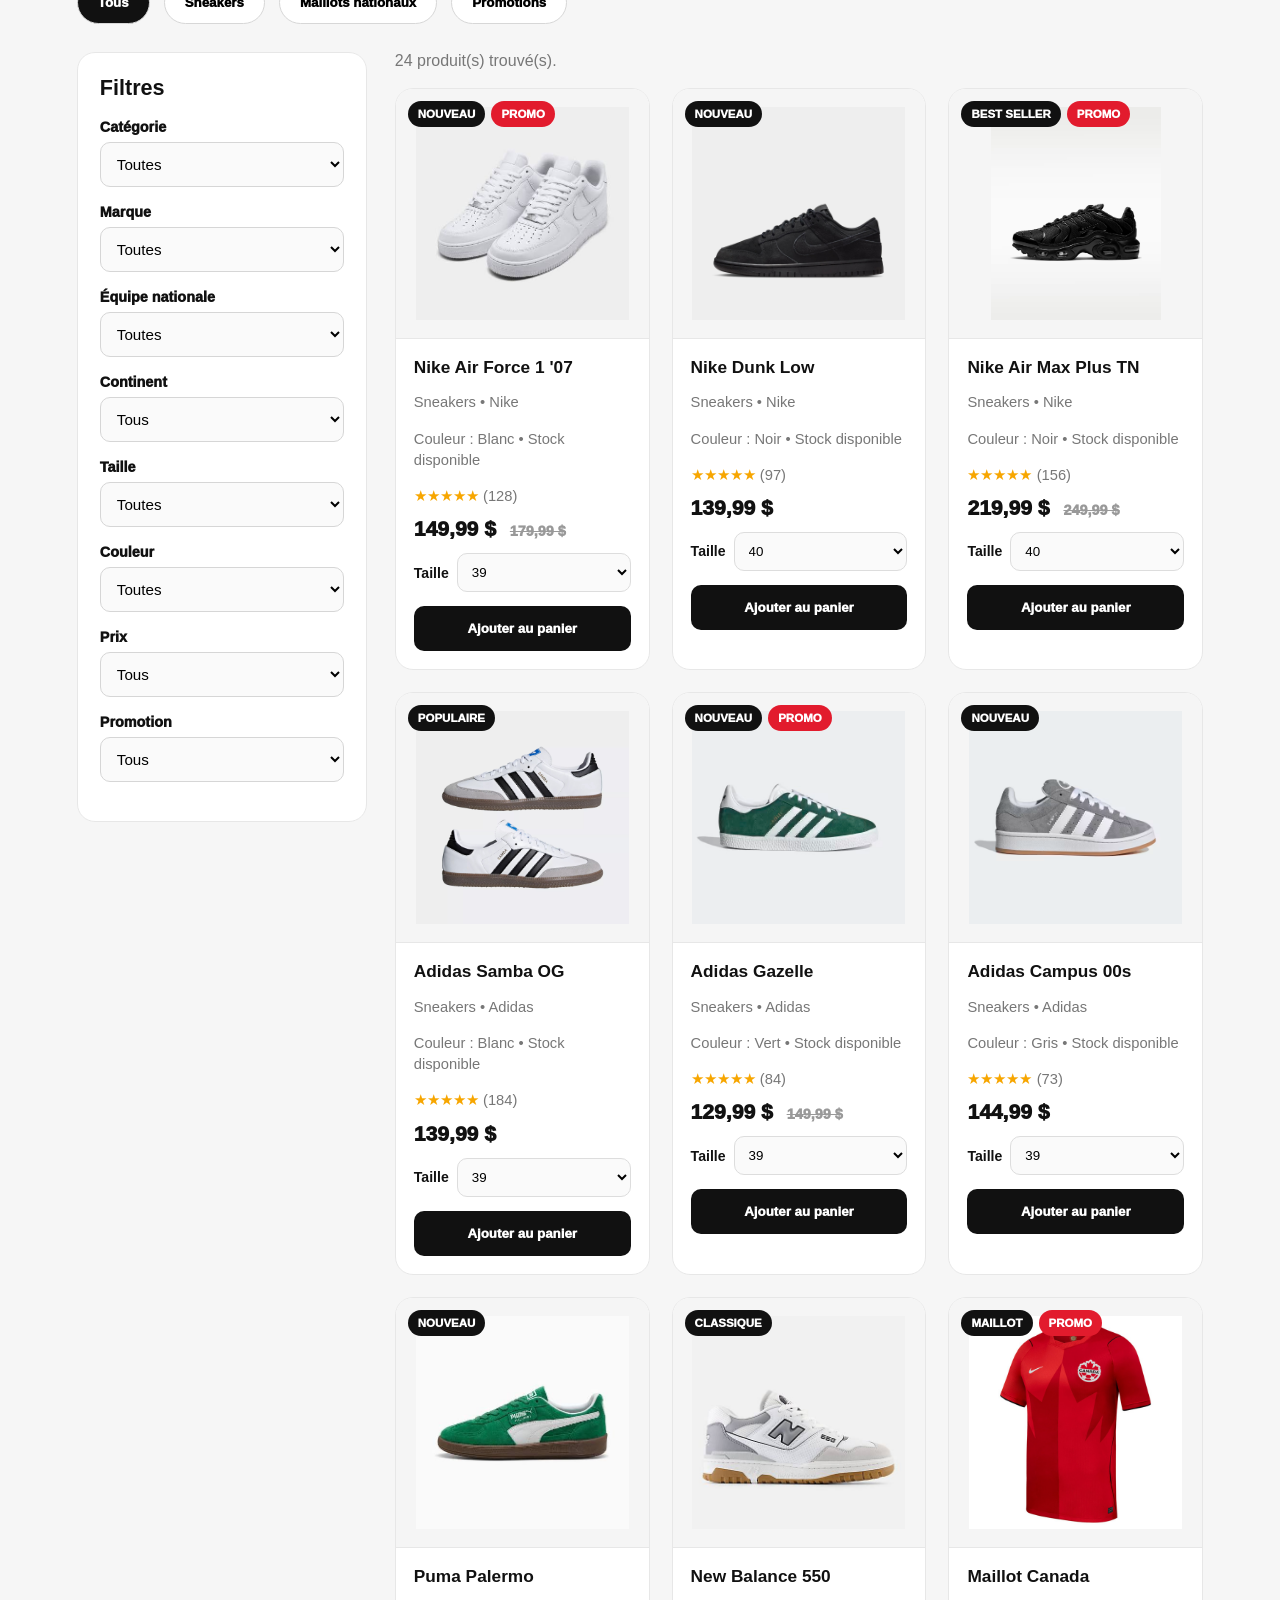
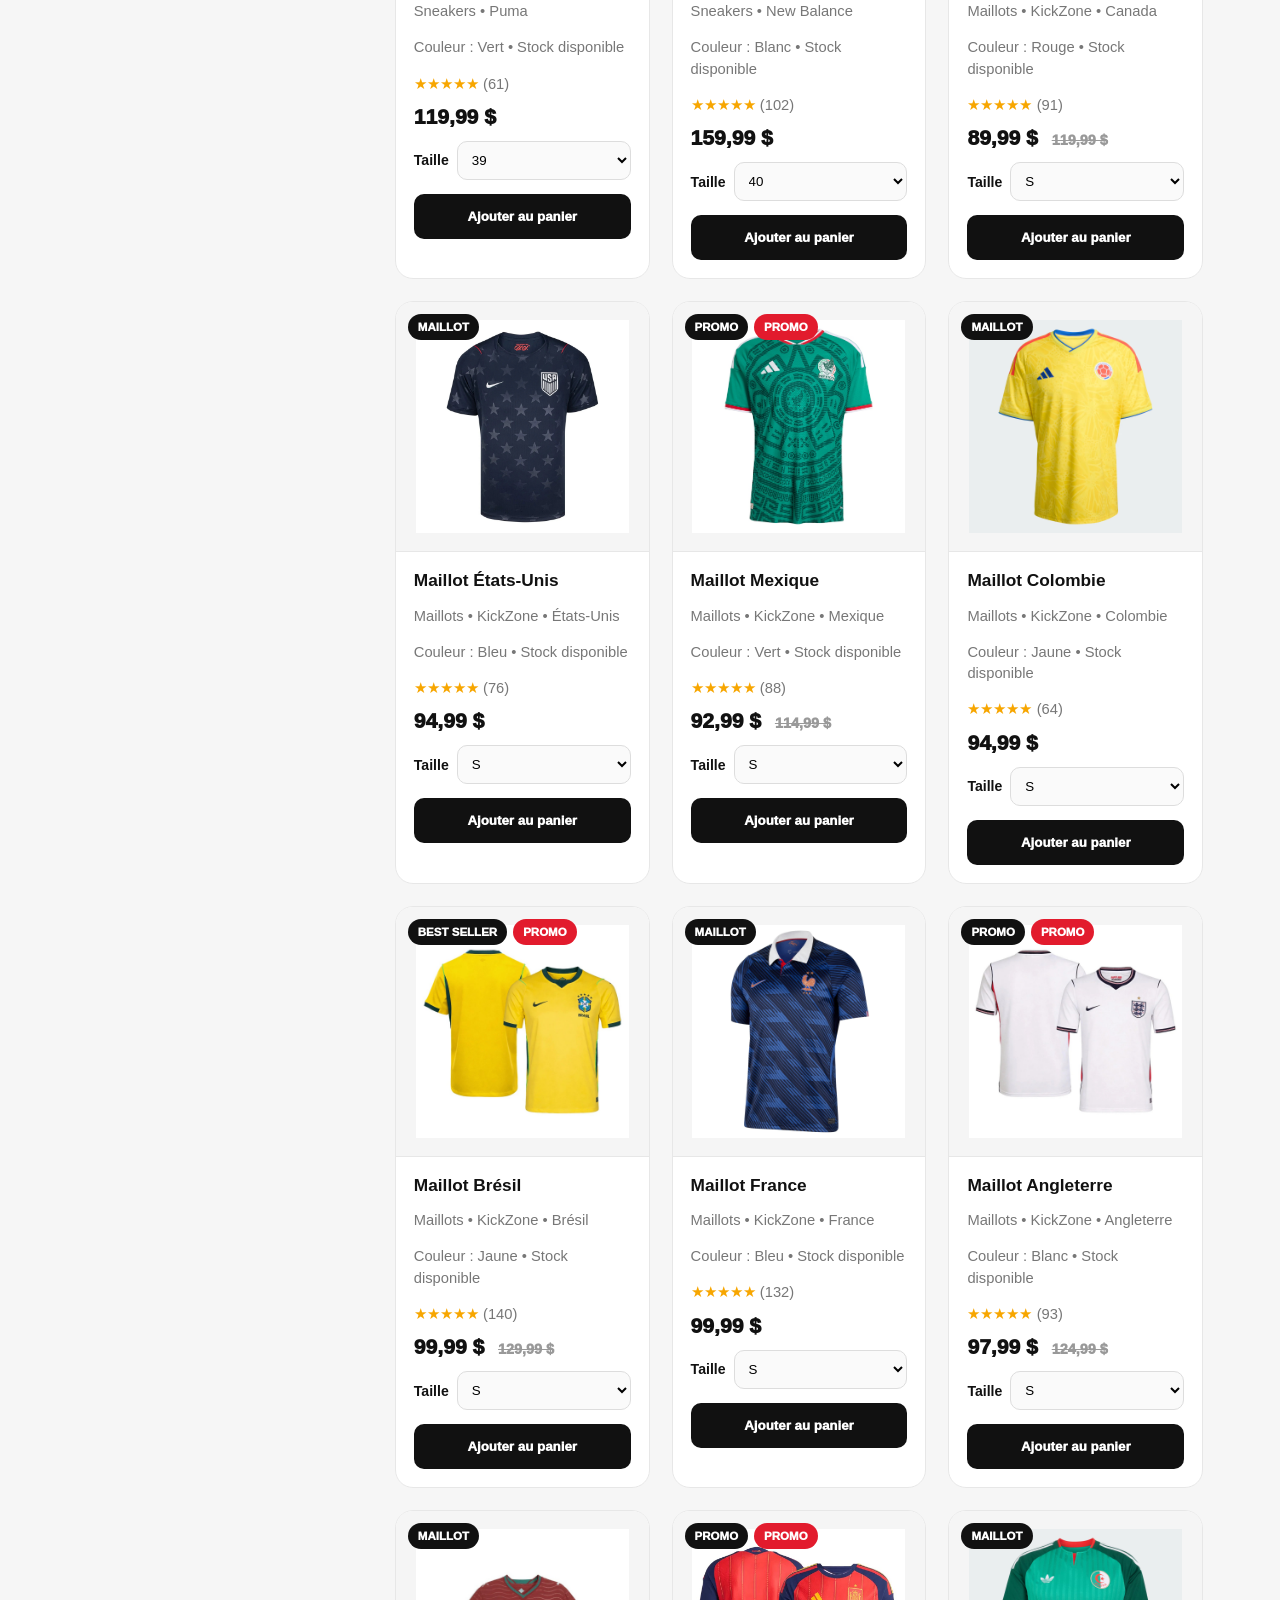
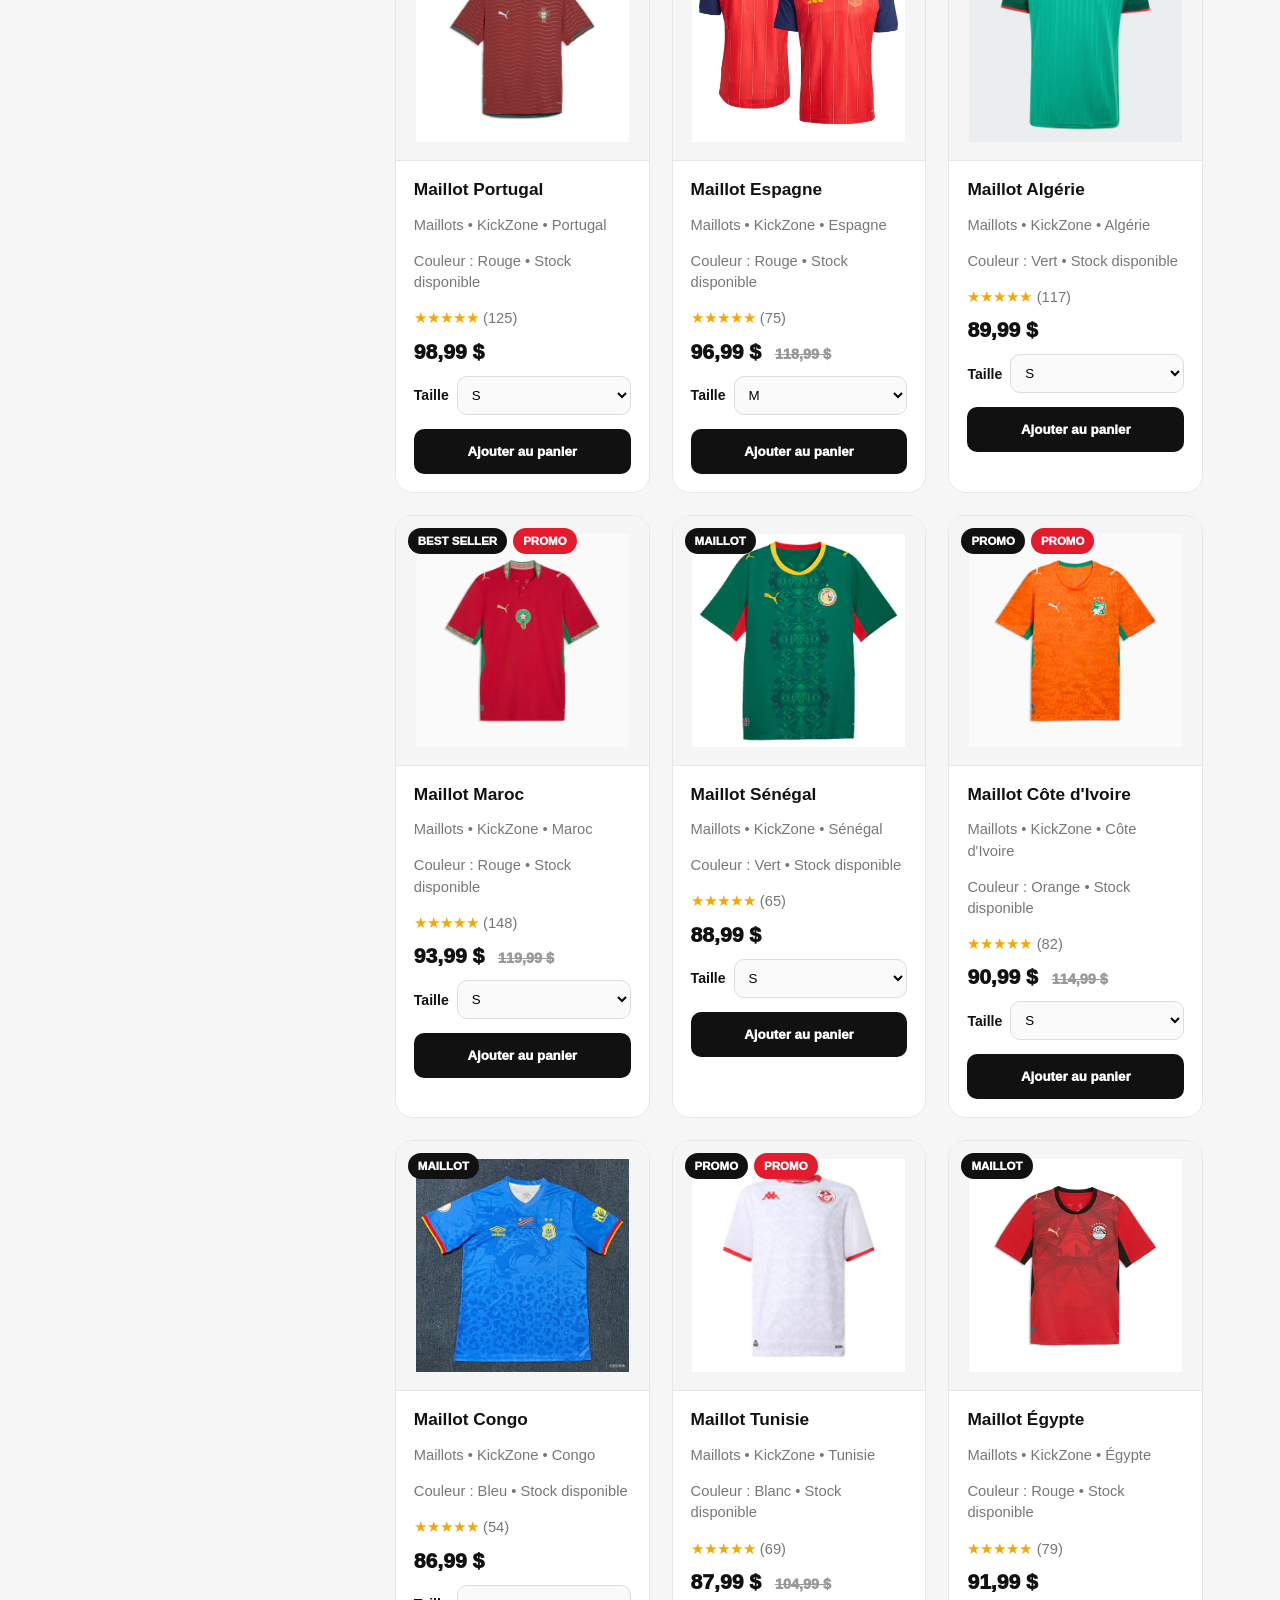
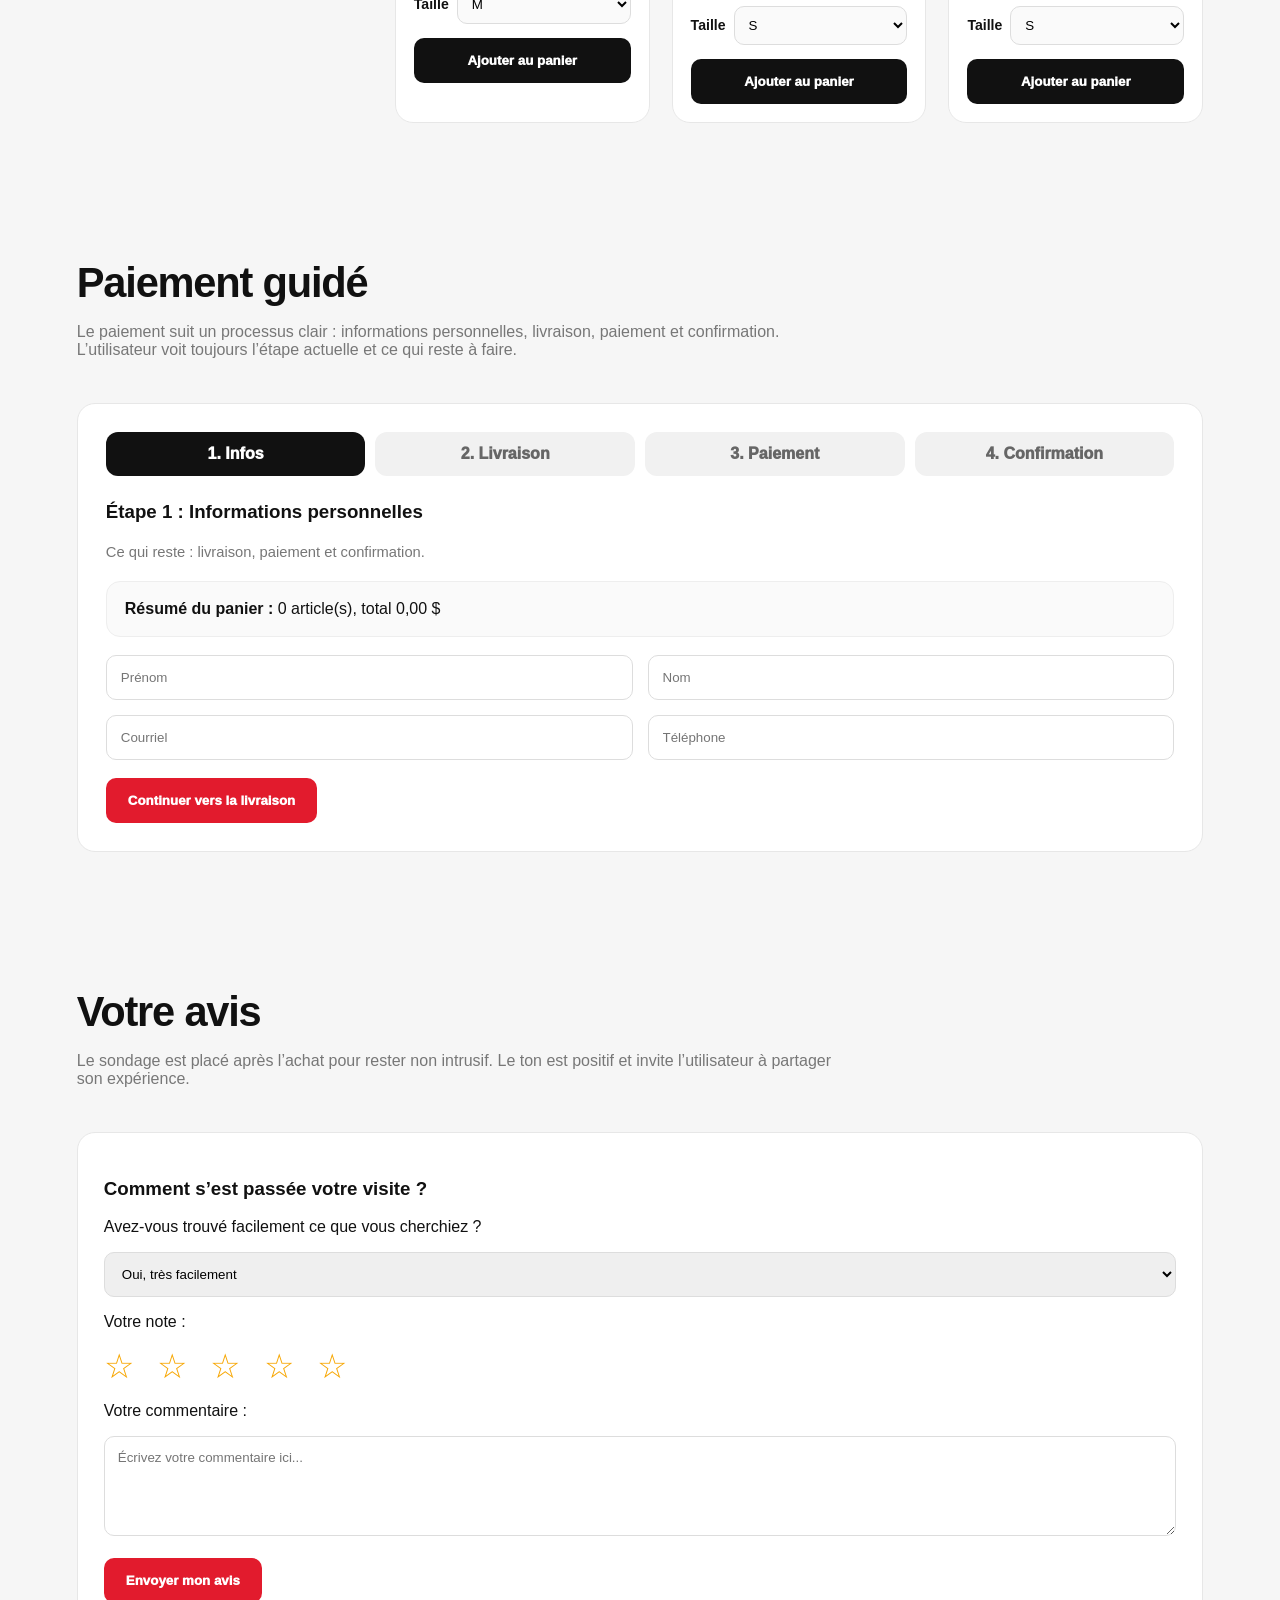
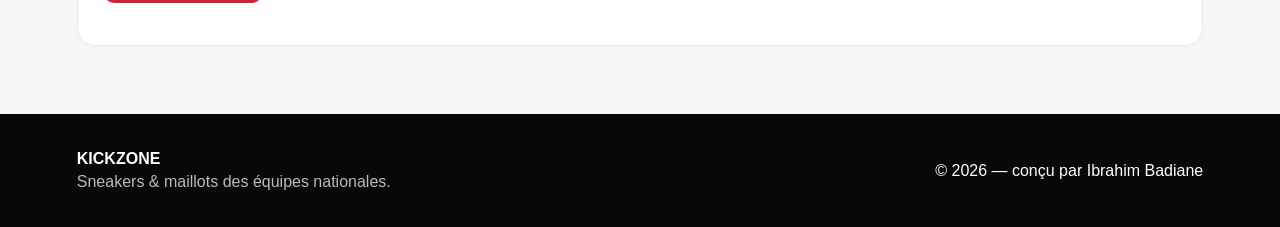
==== commit 316a8a78: "Refactor portfolio layout and styles; add new project images - Updated index.html to enhance the lay" ====
--- a/design3.html
+++ b/design3.html
@@ -828,8 +828,7 @@
     <div class="mini">Pourquoi choisir KickZone ?</div>
     <h2>Le style, la qualité et la confiance.</h2>
     <p>
-      Cette section remplace les anciennes cartes trop simples. Elle présente KickZone comme une vraie boutique,
-      avec un ton clair, professionnel et orienté client.
+    
     </p>
   </div>
 
